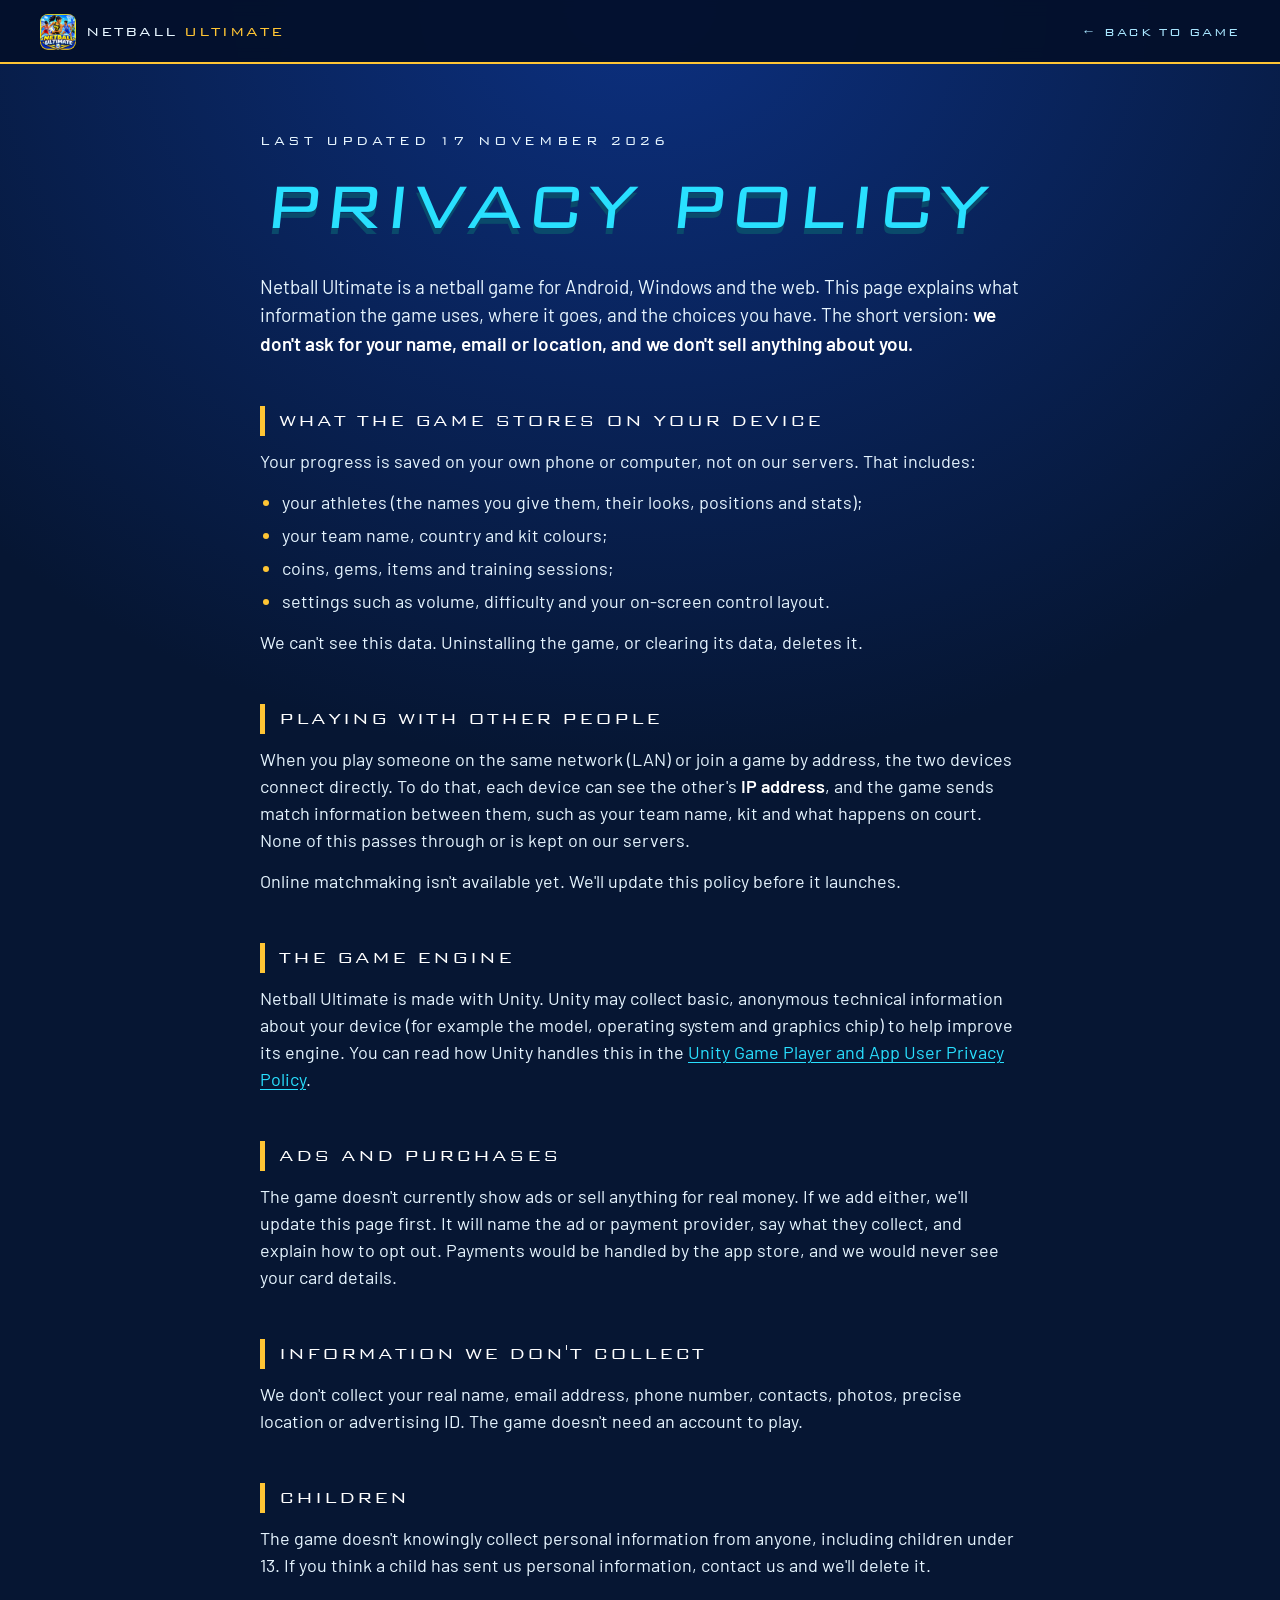
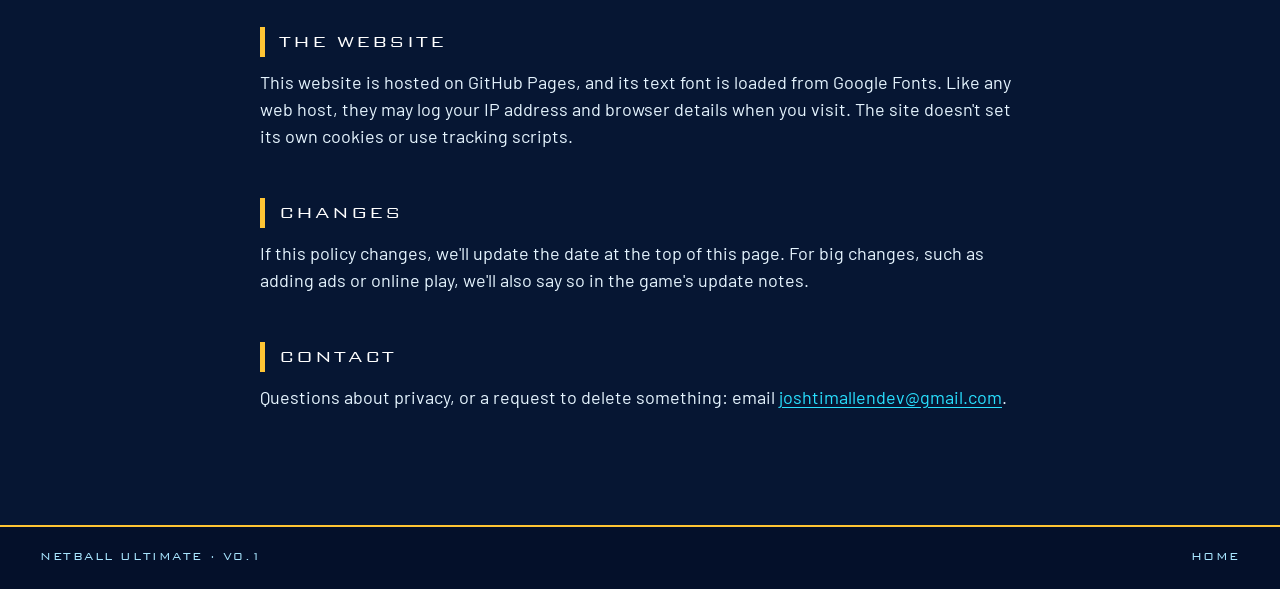
==== privacy.html @ 79155c0c "Add privacy policy page and footer link Co-Authored-By: Claude Opus 5.5 <noreply@anthropic.com>" ====
<!doctype html>
<html lang="en">
<head>
<meta charset="utf-8">
<meta name="viewport" content="width=device-width, initial-scale=1">
<title>Privacy Policy · Netball Ultimate</title>
<meta name="description" content="Privacy policy for the Netball Ultimate game.">
<meta name="theme-color" content="#061633">
<link rel="icon" href="img/icon.png">
<link rel="preconnect" href="https://fonts.googleapis.com">
<link rel="preconnect" href="https://fonts.gstatic.com" crossorigin>
<link href="https://fonts.googleapis.com/css2?family=Barlow:wght@400;500;600&display=swap" rel="stylesheet">
<link rel="stylesheet" href="style.css">
</head>
<body>

<header class="nav solid">
  <a class="brand" href="index.html"><img src="img/icon.png" alt="" width="36" height="36"><span>Netball <b>Ultimate</b></span></a>
  <nav class="links links-static">
    <a href="index.html">&larr; Back to game</a>
  </nav>
</header>

<main class="legal">
  <div class="wrap legal-inner">
    <p class="eyebrow">Last updated 17 November 2026</p>
    <h1 class="title t-cyan">Privacy policy</h1>

    <p class="legal-lead">Netball Ultimate is a netball game for Android, Windows and the web. This page explains what information the game uses, where it goes, and the choices you have. The short version: <strong>we don't ask for your name, email or location, and we don't sell anything about you.</strong></p>

    <h2>What the game stores on your device</h2>
    <p>Your progress is saved on your own phone or computer, not on our servers. That includes:</p>
    <ul>
      <li>your athletes (the names you give them, their looks, positions and stats);</li>
      <li>your team name, country and kit colours;</li>
      <li>coins, gems, items and training sessions;</li>
      <li>settings such as volume, difficulty and your on-screen control layout.</li>
    </ul>
    <p>We can't see this data. Uninstalling the game, or clearing its data, deletes it.</p>

    <h2>Playing with other people</h2>
    <p>When you play someone on the same network (LAN) or join a game by address, the two devices connect directly. To do that, each device can see the other's <strong>IP address</strong>, and the game sends match information between them, such as your team name, kit and what happens on court. None of this passes through or is kept on our servers.</p>
    <p>Online matchmaking isn't available yet. We'll update this policy before it launches.</p>

    <h2>The game engine</h2>
    <p>Netball Ultimate is made with Unity. Unity may collect basic, anonymous technical information about your device (for example the model, operating system and graphics chip) to help improve its engine. You can read how Unity handles this in the <a href="https://unity.com/legal/game-player-and-app-user-privacy-policy" rel="noopener">Unity Game Player and App User Privacy Policy</a>.</p>

    <h2>Ads and purchases</h2>
    <p>The game doesn't currently show ads or sell anything for real money. If we add either, we'll update this page first. It will name the ad or payment provider, say what they collect, and explain how to opt out. Payments would be handled by the app store, and we would never see your card details.</p>

    <h2>Information we don't collect</h2>
    <p>We don't collect your real name, email address, phone number, contacts, photos, precise location or advertising ID. The game doesn't need an account to play.</p>

    <h2>Children</h2>
    <p>The game doesn't knowingly collect personal information from anyone, including children under 13. If you think a child has sent us personal information, contact us and we'll delete it.</p>

    <h2>The website</h2>
    <p>This website is hosted on GitHub Pages, and its text font is loaded from Google Fonts. Like any web host, they may log your IP address and browser details when you visit. The site doesn't set its own cookies or use tracking scripts.</p>

    <h2>Changes</h2>
    <p>If this policy changes, we'll update the date at the top of this page. For big changes, such as adding ads or online play, we'll also say so in the game's update notes.</p>

    <h2>Contact</h2>
    <p>Questions about privacy, or a request to delete something: email <a id="contact" href="mailto:joshtimallendev@gmail.com">joshtimallendev@gmail.com</a>.</p>
  </div>
</main>

<footer class="foot">
  <div class="wrap foot-inner">
    <span>Netball Ultimate &middot; v0.1</span>
    <a href="index.html">Home</a>
  </div>
</footer>
</body>
</html>
---- style.css ----
@font-face{font-family:"ND";src:url("fonts/NetballDisplay.ttf") format("truetype");font-display:swap}

:root{
  --navy:#061633;
  --panel:#071a3a;
  --deep:#04102a;
  --blue:#1d74e8;
  --mid:#0c3080;
  --gold:#ffc534;
  --gold-d:#7a4a00;
  --cyan:#29e0ff;
  --cyan-d:#0a4a6b;
  --orange:#ff8a3d;
  --orange-d:#7a2e00;
  --pink:#ff5fa2;
  --pink-d:#6b0f3a;
  --ice:#a9e6ff;
  --text:#e6f5ff;
  --court:#f0a020;
  --display:"ND",Arial,sans-serif;
  --body:"Barlow",system-ui,sans-serif;
}

*{box-sizing:border-box}
html{scroll-behavior:smooth;scroll-padding-top:72px}
body{margin:0;background:var(--navy);color:var(--text);font-family:var(--body);font-size:18px;line-height:1.5;overflow-x:hidden}
img{max-width:100%;display:block}
a{color:inherit;text-decoration:none}
button{font:inherit;color:inherit;background:none;border:0;cursor:pointer}
svg{display:block}
.wrap{width:min(1200px,100% - 32px);margin:0 auto}

/* ---------- nav ---------- */
.nav{position:fixed;inset:0 0 auto;z-index:50;display:flex;align-items:center;justify-content:space-between;height:64px;padding:0 max(16px,calc((100% - 1200px)/2));transition:background .25s,box-shadow .25s}
.nav.solid{background:rgba(4,16,42,.92);backdrop-filter:blur(8px);box-shadow:inset 0 -2px 0 var(--gold)}
.brand{display:flex;align-items:center;gap:10px;font-family:var(--display);font-size:16px;letter-spacing:.12em;text-transform:uppercase}
.brand img{border-radius:8px}
.brand b{color:var(--gold);font-weight:normal}
.links{display:flex;align-items:center;gap:28px;font-family:var(--display);font-size:14px;letter-spacing:.12em;text-transform:uppercase}
.links a:not(.btn){position:relative;color:var(--ice)}
.links a:not(.btn)::after{content:"";position:absolute;left:0;right:100%;bottom:-6px;height:2px;background:var(--gold);transition:right .2s}
.links a:not(.btn):hover{color:#fff}
.links a:not(.btn):hover::after{right:0}
.menu-btn{display:none;width:44px;height:44px;flex-direction:column;justify-content:center;gap:6px;padding:10px}
.menu-btn span{height:3px;background:#fff;transition:transform .2s,opacity .2s}
.menu-btn[aria-expanded="true"] span:nth-child(1){transform:translateY(9px) rotate(45deg)}
.menu-btn[aria-expanded="true"] span:nth-child(2){opacity:0}
.menu-btn[aria-expanded="true"] span:nth-child(3){transform:translateY(-9px) rotate(-45deg)}

/* ---------- buttons ---------- */
.btn{display:inline-flex;align-items:center;gap:10px;padding:14px 30px 14px 22px;font-family:var(--display);font-size:16px;letter-spacing:.12em;text-transform:uppercase;clip-path:polygon(0 0,calc(100% - 14px) 0,100% 50%,calc(100% - 14px) 100%,0 100%);transition:transform .15s,filter .15s}
.btn:hover{transform:translateX(3px);filter:brightness(1.1)}
.btn-gold{background:var(--gold);color:var(--panel)}
.btn-ghost{background:rgba(7,26,58,.75);color:#fff;box-shadow:inset 0 0 0 2px var(--cyan)}
.btn-sm{padding:9px 24px 9px 16px;font-size:13px}

/* ---------- shared bits ---------- */
.rays{position:absolute;inset:0;background:repeating-conic-gradient(from 90deg at 62% -12%,rgba(255,255,255,.07) 0 4deg,transparent 4deg 16deg);pointer-events:none}
.eyebrow{margin:0 0 6px;font-family:var(--display);font-size:15px;letter-spacing:.24em;text-transform:uppercase;color:var(--ice)}
.title{margin:0 0 36px;font-family:var(--display);font-weight:normal;font-size:clamp(40px,7vw,80px);line-height:.95;text-transform:uppercase;transform:skewX(-6deg);transform-origin:left bottom}
.t-gold{color:var(--gold);text-shadow:0 6px 0 var(--gold-d)}
.t-cyan{color:var(--cyan);text-shadow:0 6px 0 var(--cyan-d)}
.t-orange{color:var(--orange);text-shadow:0 6px 0 var(--orange-d)}
.t-pink{color:var(--pink);text-shadow:0 6px 0 var(--pink-d)}
.body{max-width:520px;color:var(--text);margin:0 0 28px}
.section{position:relative;padding:110px 0}
.section-dark{background:var(--deep);box-shadow:inset 0 2px 0 var(--gold),inset 0 -2px 0 var(--gold)}

.reveal{opacity:0;transform:translateY(24px);transition:opacity .6s ease,transform .6s ease}
.reveal.in{opacity:1;transform:none}

/* ---------- hero ---------- */
.hero{position:relative;min-height:100vh;min-height:100svh;display:flex;align-items:center;overflow:hidden;background:radial-gradient(120% 100% at 50% 0%,var(--blue) 0%,var(--mid) 52%,var(--navy) 100%)}
.hero-court{position:absolute;right:-8%;top:66%;transform:translateY(-50%);width:min(960px,64vw);height:auto;aspect-ratio:2/1;pointer-events:none;-webkit-mask-image:linear-gradient(90deg,transparent 0,#000 22%);mask-image:linear-gradient(90deg,transparent 0,#000 22%)}
.hero-inner{position:relative;padding:120px 0 90px}
.ribbon{display:inline-block;padding:8px 26px;background:#ff3d8b;font-family:var(--display);font-size:15px;letter-spacing:.16em;text-transform:uppercase;transform:skewX(-12deg)}
.logo{margin:0 0 22px;font-family:var(--display);font-weight:normal;font-size:clamp(56px,11vw,140px);line-height:.86;text-transform:uppercase;transform:skewX(-6deg);transform-origin:left bottom}
.logo span{display:block}
.w1{color:#fff;text-shadow:0 10px 0 #0a1f4d,0 0 48px rgba(41,224,255,.35)}
.w2{color:var(--gold);text-shadow:0 10px 0 var(--gold-d),0 0 48px rgba(255,197,52,.35)}
.lead{max-width:none;margin:0 0 40px;font-family:var(--display);font-size:clamp(15px,1.8vw,20px);letter-spacing:.16em;text-transform:uppercase;color:var(--ice)}
.cta{display:flex;flex-wrap:wrap;align-items:center;gap:22px}
.play{display:flex;align-items:center;gap:28px;padding:18px 44px 18px 52px;background:linear-gradient(180deg,#ffe066,#ffb300);color:var(--panel);clip-path:polygon(5% 0,100% 0,95% 100%,0 100%);filter:drop-shadow(0 8px 0 var(--gold-d));transition:transform .15s}
.play span{font-family:var(--display);font-size:48px;line-height:1;letter-spacing:.08em;text-transform:uppercase}
.play svg{width:32px;height:32px}
.play:hover{transform:translateY(-3px)}
.play:active{transform:translateY(3px)}
.badges{display:flex;flex-wrap:wrap;gap:12px;margin:48px 0 0;padding:0;list-style:none}
.badges li{display:flex;flex-direction:column;align-items:center;min-width:120px;padding:12px 18px;background:rgba(7,26,58,.8);box-shadow:inset 0 0 0 2px var(--gold)}
.badges b{font-family:var(--display);font-weight:normal;font-size:30px;color:var(--gold);line-height:1.1}
.badges span{font-family:var(--display);font-size:12px;letter-spacing:.14em;text-transform:uppercase;color:var(--ice)}

/* ---------- feature cards (game "posters") ---------- */
.cards{display:grid;grid-template-columns:repeat(4,1fr);gap:22px}
.card{display:flex;flex-direction:column;background:var(--panel);clip-path:polygon(0 0,calc(100% - 40px) 0,100% 40px,100% 100%,0 100%);transition:transform .2s}
.card:hover{transform:translateY(-6px)}
.card .art{position:relative;height:120px;background:var(--c);color:var(--panel);overflow:hidden}
.card .art::before{content:"";position:absolute;inset:0;background:repeating-linear-gradient(115deg,rgba(255,255,255,.16) 0 14px,transparent 14px 28px)}
.card .art svg{position:absolute;left:22px;bottom:18px;width:60px;height:60px}
.band{padding:20px 22px 26px}
.band h3{margin:0 0 8px;font-family:var(--display);font-weight:normal;font-size:26px;letter-spacing:.06em;text-transform:uppercase;color:var(--c)}
.band p{margin:0;font-size:16px;color:var(--text)}
.c-gold{--c:var(--gold)}.c-cyan{--c:var(--cyan)}.c-orange{--c:var(--orange)}.c-pink{--c:var(--pink)}

/* ---------- positions ---------- */
.pos-grid{display:grid;grid-template-columns:5fr 7fr;gap:56px;align-items:center}
.pos-tabs{display:grid;grid-template-columns:repeat(4,1fr);gap:8px;margin-bottom:22px}
.pos-tab{padding:12px 0;background:#0b2a63;box-shadow:inset 0 0 0 2px #1d4da0;font-family:var(--display);font-size:16px;letter-spacing:.12em;transition:background .15s,color .15s,box-shadow .15s}
.pos-tab:hover{box-shadow:inset 0 0 0 2px var(--cyan)}
.pos-tab[aria-selected="true"]{background:var(--gold);color:var(--panel);box-shadow:none}
.pos-info{min-height:132px;padding:18px 22px;background:var(--panel);border-left:6px solid var(--gold)}
.pos-info h3{margin:0 0 6px;font-family:var(--display);font-weight:normal;font-size:22px;letter-spacing:.08em;text-transform:uppercase;color:#fff}
.pos-info p{margin:0;font-size:16px}
.court-card{padding:14px;background:#2a3446;box-shadow:0 18px 0 rgba(0,0,0,.25)}
#zoneCourt{width:100%;height:auto}
.z-base{fill:var(--court)}
.zone{fill:rgba(4,16,42,.65);transition:fill .35s}
.zone.on{fill:rgba(255,255,255,0)}
.zone.circle{fill:#574226}
.zone.circle.on{fill:var(--court)}
.lines{fill:none;stroke:#fff;stroke-width:3}
.ring{fill:none;stroke:#ff5a1f;stroke-width:3}
.lbl{font-family:var(--display);font-size:12px;letter-spacing:.2em;fill:rgba(7,26,58,.7);text-anchor:middle}

/* ---------- gallery ---------- */
.gallery{display:grid;grid-template-columns:repeat(3,1fr);gap:18px}
.shot{position:relative;padding:0;overflow:hidden;background:var(--panel);box-shadow:inset 0 0 0 2px rgba(255,255,255,.1);text-align:left}
.shot.big{grid-column:span 2;grid-row:span 2}
.shot img{width:100%;height:100%;object-fit:cover;aspect-ratio:16/9;transition:transform .4s}
.shot span{position:absolute;left:0;bottom:0;padding:8px 18px 8px 14px;background:var(--gold);color:var(--panel);font-family:var(--display);font-size:13px;letter-spacing:.12em;text-transform:uppercase;clip-path:polygon(0 0,calc(100% - 10px) 0,100% 50%,calc(100% - 10px) 100%,0 100%)}
.shot:hover img{transform:scale(1.05)}
.shot:focus-visible{outline:3px solid var(--cyan);outline-offset:3px}

/* ---------- country marquee ---------- */
.marquee{overflow:hidden;padding:18px 0;background:var(--gold);color:var(--panel);transform:skewY(-2deg);margin:20px 0}
.track{display:flex;gap:44px;width:max-content;animation:scroll 60s linear infinite;font-family:var(--display);font-size:20px;letter-spacing:.14em;text-transform:uppercase;white-space:nowrap}
.track span::before{content:"\25C6";margin-right:44px;opacity:.5}
.marquee:hover .track{animation-play-state:paused}
@keyframes scroll{to{transform:translateX(-50%)}}

/* ---------- modes ---------- */
.modes{display:grid;grid-template-columns:repeat(4,1fr);gap:2px;background:rgba(255,255,255,.12)}
.mode{position:relative;padding:34px 26px 38px;background:var(--navy);transition:background .2s}
.mode:hover{background:#0b2350}
.mode i{display:block;font-style:normal;font-family:var(--display);font-size:56px;line-height:1;color:transparent;-webkit-text-stroke:2px var(--pink)}
.mode h3{margin:18px 0 10px;font-family:var(--display);font-weight:normal;font-size:24px;letter-spacing:.08em;text-transform:uppercase;color:#fff}
.mode p{margin:0;font-size:16px}
.soon-tag{position:absolute;top:34px;right:22px;padding:5px 12px;background:var(--pink);color:#fff;font-family:var(--display);font-size:11px;letter-spacing:.14em;text-transform:uppercase;transform:skewX(-12deg)}
.mode.soon i{-webkit-text-stroke-color:rgba(255,95,162,.45)}
.mode.soon p{color:var(--ice);opacity:.75}

/* ---------- final CTA ---------- */
.final{overflow:hidden;text-align:center;background:radial-gradient(90% 120% at 50% 100%,var(--blue) 0%,var(--mid) 50%,var(--navy) 100%)}
.final-inner{position:relative;display:flex;flex-direction:column;align-items:center}
.final .title{transform-origin:center bottom}
.final .body{margin:0 auto 34px}
.stores{display:flex;flex-wrap:wrap;justify-content:center;gap:14px}
.store{display:flex;align-items:center;gap:14px;min-width:220px;padding:12px 22px;background:var(--panel);box-shadow:inset 0 0 0 2px var(--gold);transition:transform .15s,background .15s}
.store:hover{transform:translateY(-3px);background:#0b2350}
.store svg{width:32px;height:32px;color:var(--gold);flex:none}
.store span{display:flex;flex-direction:column;font-family:var(--display);font-size:18px;letter-spacing:.08em;text-align:left;line-height:1.2}
.store small{font-family:var(--body);font-size:12px;letter-spacing:.1em;text-transform:uppercase;color:var(--ice)}

/* ---------- footer ---------- */
.foot{background:var(--deep);box-shadow:inset 0 2px 0 var(--gold)}
.foot-inner{display:flex;justify-content:space-between;flex-wrap:wrap;gap:10px;padding:22px 0;font-family:var(--display);font-size:13px;letter-spacing:.12em;text-transform:uppercase;color:var(--ice)}

/* ---------- privacy / legal page ---------- */
.legal{padding:130px 0 100px;background:radial-gradient(120% 60% at 50% 0%,var(--mid) 0%,var(--navy) 60%)}
.legal-inner{max-width:760px}
.legal .title{margin-bottom:30px}
.legal-lead{font-size:19px;margin:0 0 10px}
.legal h2{margin:48px 0 12px;padding-left:14px;border-left:5px solid var(--gold);font-family:var(--display);font-weight:normal;font-size:20px;letter-spacing:.1em;text-transform:uppercase;color:#fff}
.legal p,.legal li{color:var(--text)}
.legal p{margin:0 0 14px}
.legal ul{margin:0 0 14px;padding-left:22px}
.legal li{margin-bottom:6px}
.legal li::marker{color:var(--gold)}
.legal strong{color:#fff;font-weight:600}
.legal a{color:var(--cyan);text-decoration:underline;text-underline-offset:3px;word-break:break-word}
.foot a:hover{color:#fff}
.links-static a{color:var(--ice)}
@media (max-width:760px){
  .nav .links-static{position:static;flex-direction:row;padding:0;background:none;box-shadow:none;transform:none;z-index:auto;font-size:12px}
  .nav .links-static a:not(.btn){padding:0;border:0}
}

/* ---------- lightbox + toast ---------- */
.lightbox{position:fixed;inset:0;z-index:100;display:grid;place-items:center;padding:16px;background:rgba(4,16,42,.94)}
.lightbox[hidden]{display:none}
.lightbox figure{margin:0;max-width:1200px;width:100%}
.lightbox img{width:100%;box-shadow:0 0 0 2px var(--gold)}
.lightbox figcaption{margin-top:14px;text-align:center;font-size:16px}
.lb-close{position:absolute;top:12px;right:18px;font-size:44px;line-height:1;color:var(--gold)}
.toast{position:fixed;left:50%;bottom:24px;z-index:110;padding:12px 22px;background:var(--panel);box-shadow:inset 0 0 0 2px var(--gold);font-family:var(--display);font-size:14px;letter-spacing:.1em;text-transform:uppercase;transform:translate(-50%,120px);transition:transform .3s}
.toast.show{transform:translate(-50%,0)}

/* ---------- responsive ---------- */
@media (max-width:1000px){
  .cards,.modes{grid-template-columns:repeat(2,1fr)}
  .pos-grid{grid-template-columns:1fr;gap:36px}
}
@media (max-width:760px){
  body{font-size:17px}
  .menu-btn{display:flex}
  .links{position:fixed;top:64px;left:0;right:0;flex-direction:column;align-items:stretch;gap:0;padding:8px 16px 20px;background:rgba(4,16,42,.97);box-shadow:inset 0 -2px 0 var(--gold);transform:translateY(-120%);transition:transform .25s;z-index:-1}
  .links.open{transform:none}
  .links a:not(.btn){padding:14px 0;border-bottom:1px solid rgba(255,255,255,.08)}
  .links .btn{margin-top:14px;justify-content:center}
  .nav{background:rgba(4,16,42,.92)}
  .section{padding:80px 0}
  .hero-court{right:-40%;top:auto;bottom:0;transform:none;width:150vw;opacity:.4;-webkit-mask-image:none;mask-image:none}
  .play{padding:14px 34px 14px 40px;gap:18px}
  .play span{font-size:36px}
  .badges li{min-width:0;flex:1 1 40%}
  .cards,.modes{grid-template-columns:1fr}
  .gallery{grid-template-columns:1fr 1fr}
  .shot.big{grid-column:span 2;grid-row:auto}
  .pos-tabs{grid-template-columns:repeat(4,1fr)}
  .store{width:100%}
}
@media (prefers-reduced-motion:reduce){
  html{scroll-behavior:auto}
  .reveal{opacity:1;transform:none;transition:none}
  .track{animation:none}
}
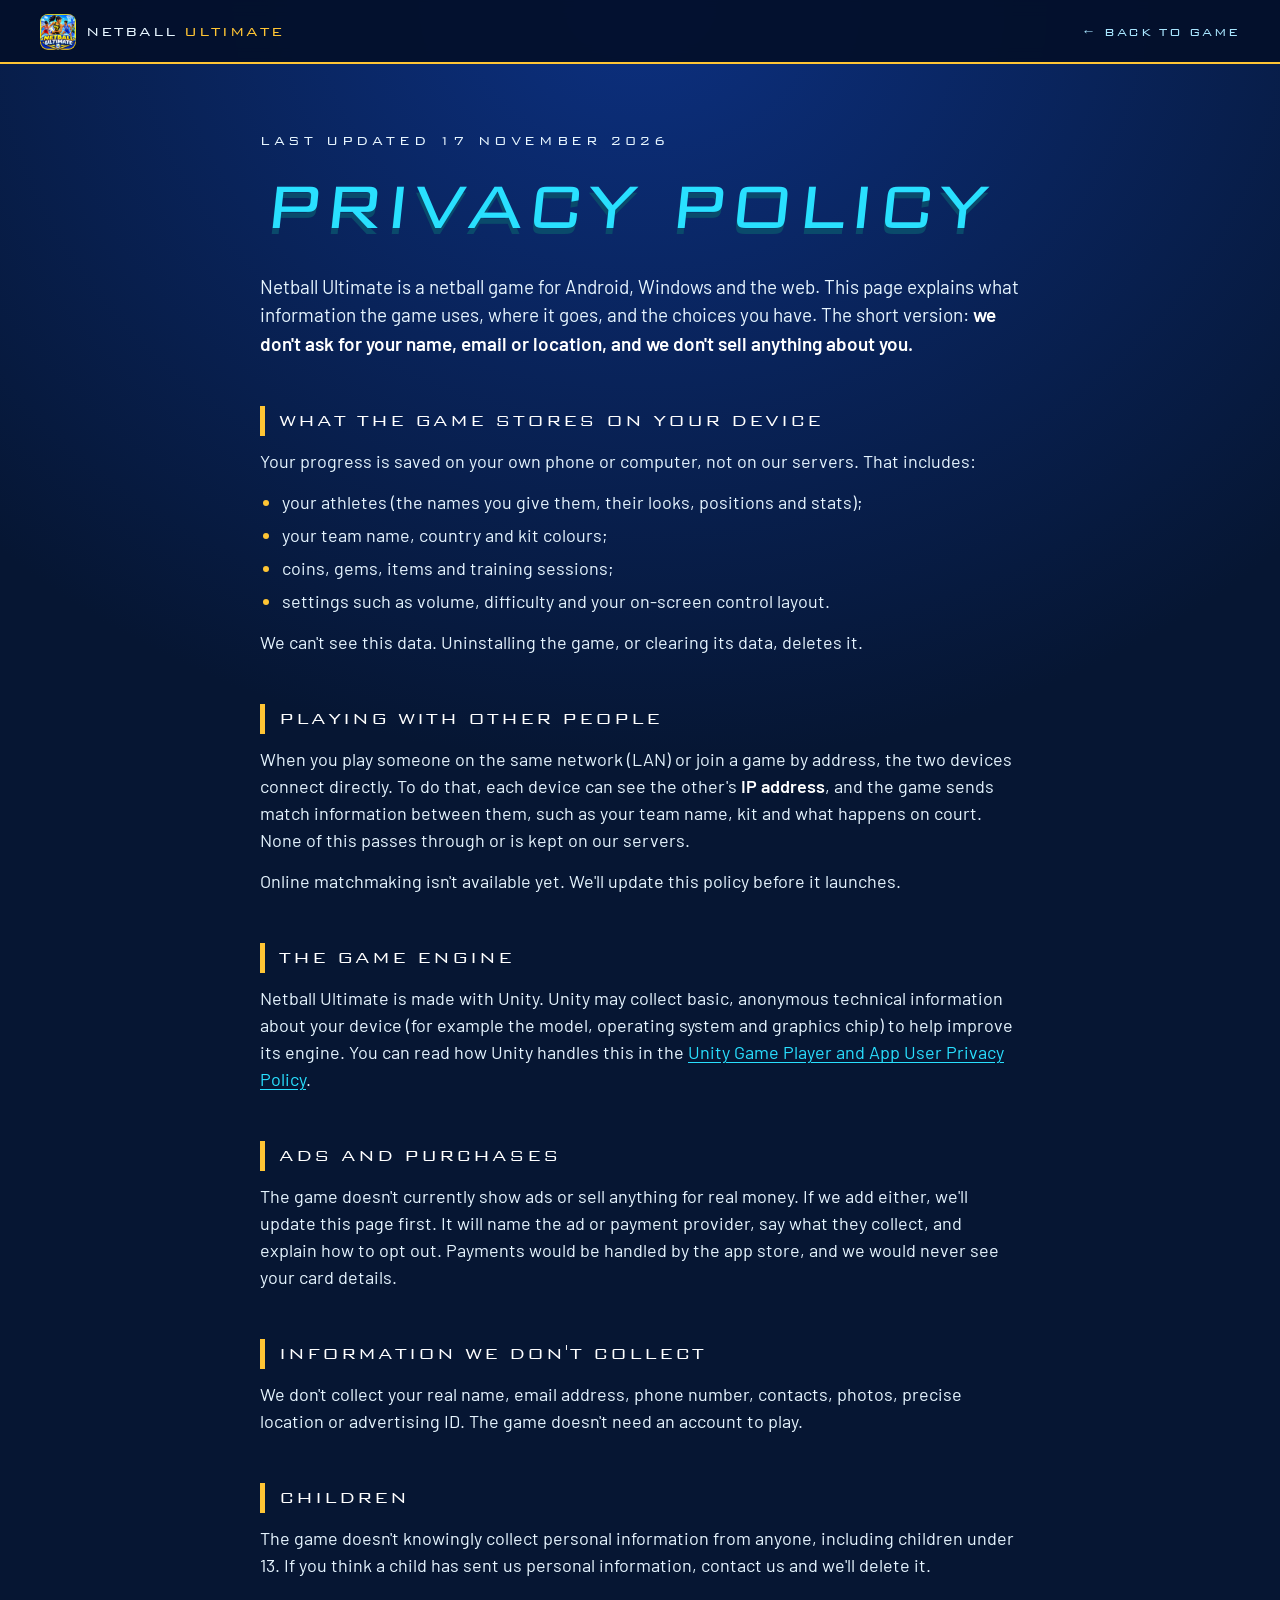
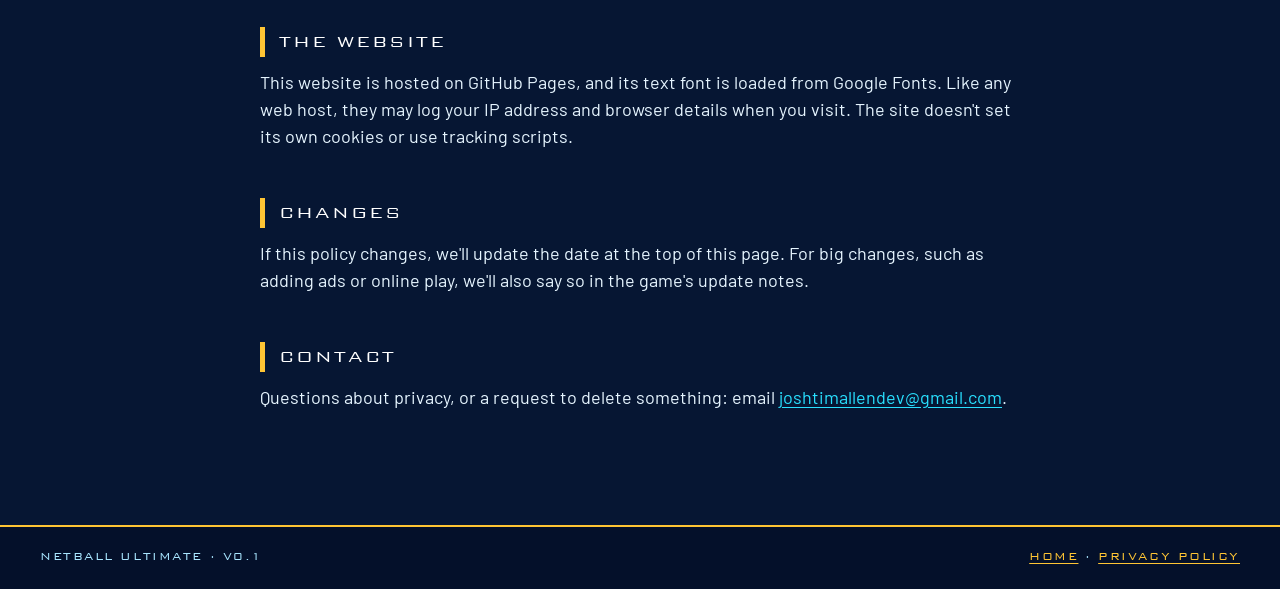
==== commit d5a7baf5: "Make Privacy Policy link clearer in footer Co-Authored-By: Claude Opus 5.5 <noreply@anthropic.com>" ====
--- a/privacy.html
+++ b/privacy.html
@@ -68,7 +68,7 @@
 <footer class="foot">
   <div class="wrap foot-inner">
     <span>Netball Ultimate &middot; v0.1</span>
-    <a href="index.html">Home</a>
+    <span><a class="foot-link" href="index.html">Home</a> &middot; <a class="foot-link" href="privacy.html">Privacy Policy</a></span>
   </div>
 </footer>
 </body>
--- a/style.css
+++ b/style.css
@@ -178,6 +178,7 @@
 .legal li::marker{color:var(--gold)}
 .legal strong{color:#fff;font-weight:600}
 .legal a{color:var(--cyan);text-decoration:underline;text-underline-offset:3px;word-break:break-word}
+.foot-link{color:var(--gold);text-decoration:underline;text-underline-offset:3px}
 .foot a:hover{color:#fff}
 .links-static a{color:var(--ice)}
 @media (max-width:760px){
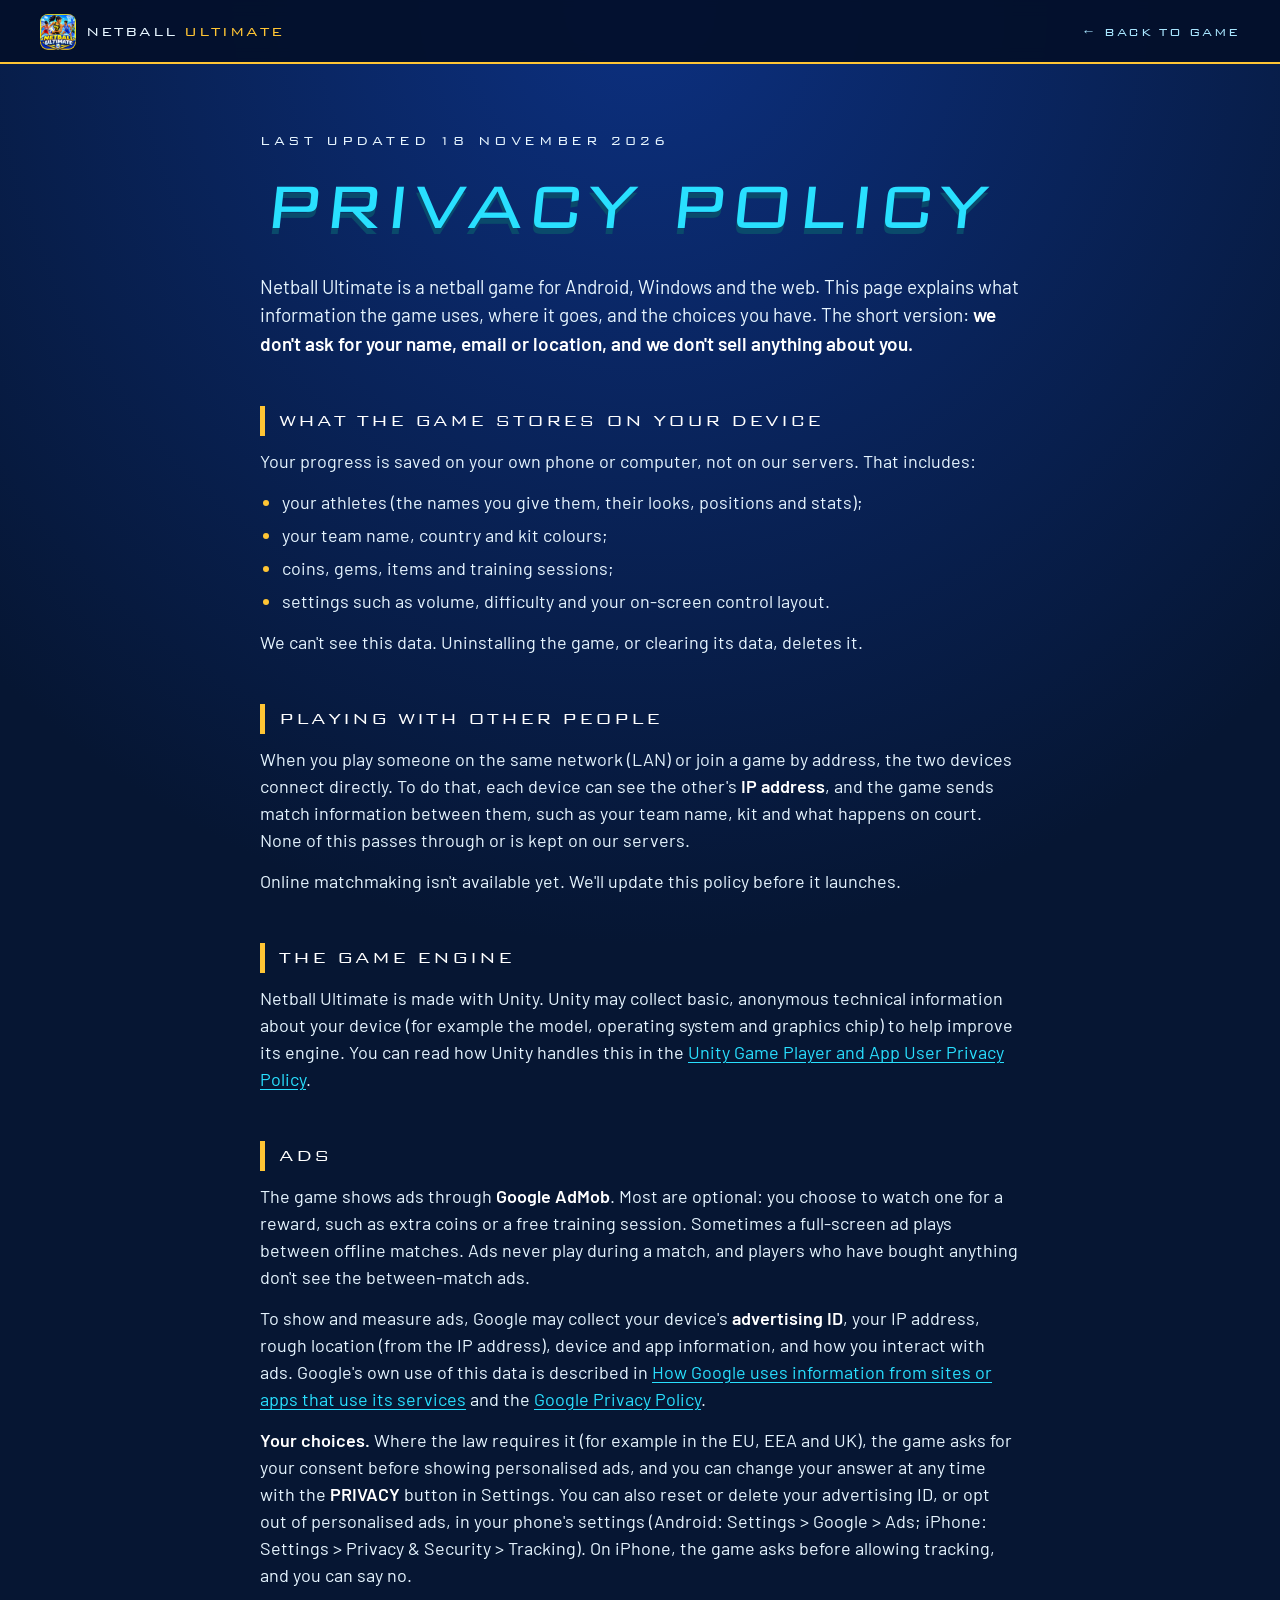
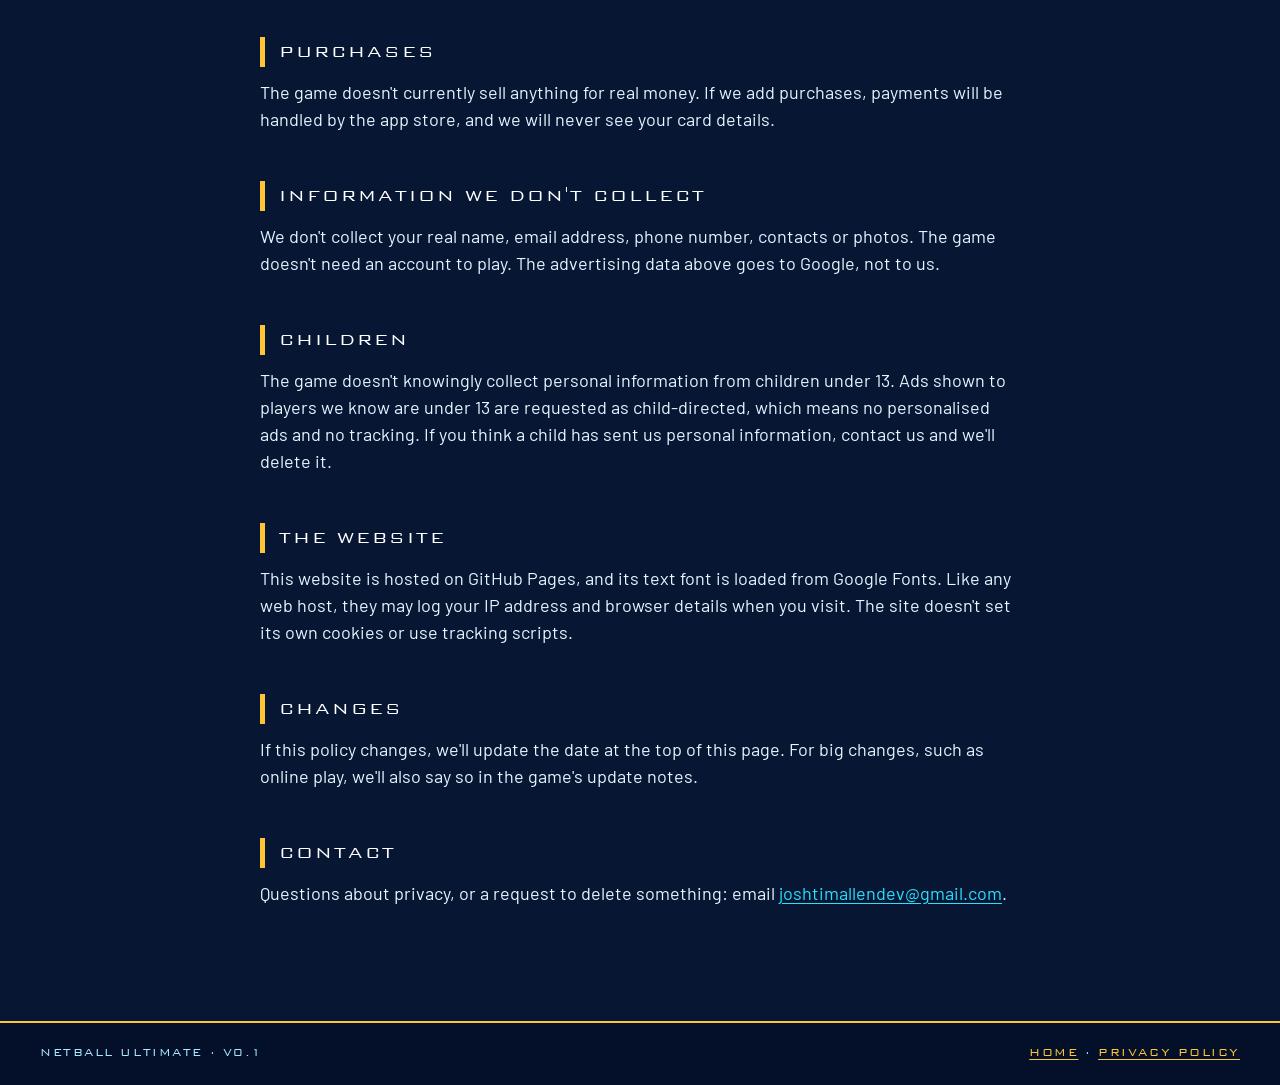
==== commit d2918bb5: "Add app-ads.txt for AdMob and update privacy policy for ads Co-Authored-By: Claude Haiku 5.5 <norepl" ====
--- a/privacy.html
+++ b/privacy.html
@@ -23,7 +23,7 @@
 
 <main class="legal">
   <div class="wrap legal-inner">
-    <p class="eyebrow">Last updated 17 November 2026</p>
+    <p class="eyebrow">Last updated 18 November 2026</p>
     <h1 class="title t-cyan">Privacy policy</h1>
 
     <p class="legal-lead">Netball Ultimate is a netball game for Android, Windows and the web. This page explains what information the game uses, where it goes, and the choices you have. The short version: <strong>we don't ask for your name, email or location, and we don't sell anything about you.</strong></p>
@@ -45,20 +45,25 @@
     <h2>The game engine</h2>
     <p>Netball Ultimate is made with Unity. Unity may collect basic, anonymous technical information about your device (for example the model, operating system and graphics chip) to help improve its engine. You can read how Unity handles this in the <a href="https://unity.com/legal/game-player-and-app-user-privacy-policy" rel="noopener">Unity Game Player and App User Privacy Policy</a>.</p>
 
-    <h2>Ads and purchases</h2>
-    <p>The game doesn't currently show ads or sell anything for real money. If we add either, we'll update this page first. It will name the ad or payment provider, say what they collect, and explain how to opt out. Payments would be handled by the app store, and we would never see your card details.</p>
+    <h2>Ads</h2>
+    <p>The game shows ads through <strong>Google AdMob</strong>. Most are optional: you choose to watch one for a reward, such as extra coins or a free training session. Sometimes a full-screen ad plays between offline matches. Ads never play during a match, and players who have bought anything don't see the between-match ads.</p>
+    <p>To show and measure ads, Google may collect your device's <strong>advertising ID</strong>, your IP address, rough location (from the IP address), device and app information, and how you interact with ads. Google's own use of this data is described in <a href="https://policies.google.com/technologies/partner-sites" rel="noopener">How Google uses information from sites or apps that use its services</a> and the <a href="https://policies.google.com/privacy" rel="noopener">Google Privacy Policy</a>.</p>
+    <p><strong>Your choices.</strong> Where the law requires it (for example in the EU, EEA and UK), the game asks for your consent before showing personalised ads, and you can change your answer at any time with the <strong>PRIVACY</strong> button in Settings. You can also reset or delete your advertising ID, or opt out of personalised ads, in your phone's settings (Android: Settings &gt; Google &gt; Ads; iPhone: Settings &gt; Privacy &amp; Security &gt; Tracking). On iPhone, the game asks before allowing tracking, and you can say no.</p>
+
+    <h2>Purchases</h2>
+    <p>The game doesn't currently sell anything for real money. If we add purchases, payments will be handled by the app store, and we will never see your card details.</p>
 
     <h2>Information we don't collect</h2>
-    <p>We don't collect your real name, email address, phone number, contacts, photos, precise location or advertising ID. The game doesn't need an account to play.</p>
+    <p>We don't collect your real name, email address, phone number, contacts or photos. The game doesn't need an account to play. The advertising data above goes to Google, not to us.</p>
 
     <h2>Children</h2>
-    <p>The game doesn't knowingly collect personal information from anyone, including children under 13. If you think a child has sent us personal information, contact us and we'll delete it.</p>
+    <p>The game doesn't knowingly collect personal information from children under 13. Ads shown to players we know are under 13 are requested as child-directed, which means no personalised ads and no tracking. If you think a child has sent us personal information, contact us and we'll delete it.</p>
 
     <h2>The website</h2>
     <p>This website is hosted on GitHub Pages, and its text font is loaded from Google Fonts. Like any web host, they may log your IP address and browser details when you visit. The site doesn't set its own cookies or use tracking scripts.</p>
 
     <h2>Changes</h2>
-    <p>If this policy changes, we'll update the date at the top of this page. For big changes, such as adding ads or online play, we'll also say so in the game's update notes.</p>
+    <p>If this policy changes, we'll update the date at the top of this page. For big changes, such as online play, we'll also say so in the game's update notes.</p>
 
     <h2>Contact</h2>
     <p>Questions about privacy, or a request to delete something: email <a id="contact" href="mailto:joshtimallendev@gmail.com">joshtimallendev@gmail.com</a>.</p>
